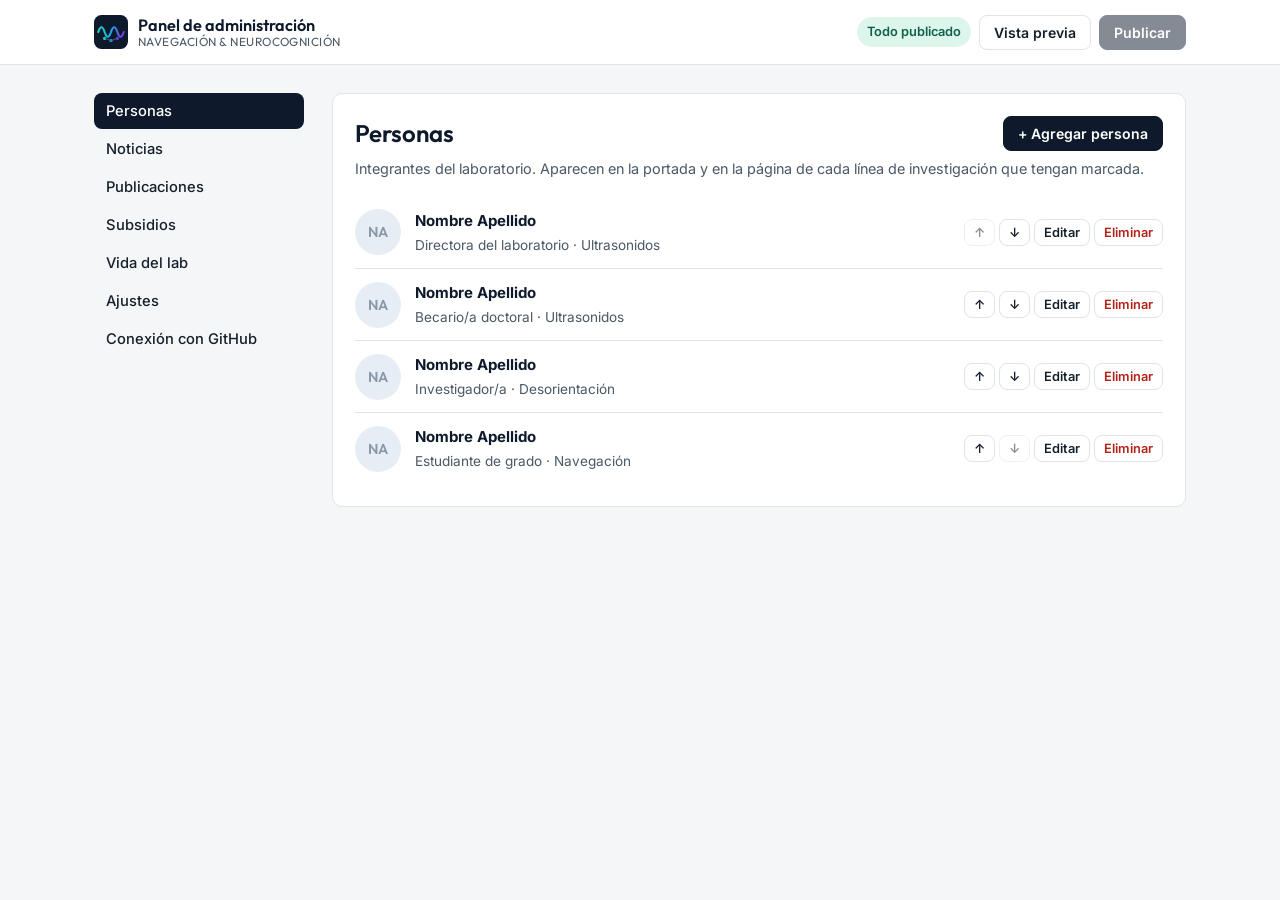
==== admin.html @ 52c805fb "Agregar panel de administración para el contenido editable Personas, noticias, publicaciones, subsid" ====
<!doctype html>
<html lang="es" data-lang="es">
<head>
  <meta charset="utf-8">
  <meta name="viewport" content="width=device-width, initial-scale=1">
  <meta name="robots" content="noindex, nofollow">
  <title>Panel de administración | Laboratorio de Navegación &amp; Neurocognición</title>
  <link rel="icon" href="assets/img/favicon.svg" type="image/svg+xml">
  <link rel="preconnect" href="https://fonts.googleapis.com">
  <link rel="preconnect" href="https://fonts.gstatic.com" crossorigin>
  <link href="https://fonts.googleapis.com/css2?family=Inter:wght@400;500;600&family=Outfit:wght@300;400;600&display=swap" rel="stylesheet">
  <link rel="stylesheet" href="assets/css/styles.css">
  <link rel="stylesheet" href="assets/css/admin.css">
  <script src="data/contenido.js"></script>
  <script src="assets/js/contenido.js"></script>
  <script src="assets/js/admin.js" defer></script>
</head>
<body class="adm">

<header class="adm-header">
  <div class="container">
    <a class="brand" href="index.html">
      <img class="brand-mark" src="assets/img/favicon.svg" alt="">
      <span class="brand-text">Panel de administración<small>Navegación &amp; Neurocognición</small></span>
    </a>
    <div class="adm-status">
      <span id="estado" class="adm-pill">Cargando…</span>
      <button type="button" class="adm-btn ghost" id="btn-descartar" hidden>Descartar cambios</button>
      <button type="button" class="adm-btn ghost" id="btn-preview">Vista previa</button>
      <button type="button" class="adm-btn primary" id="btn-publicar">Publicar</button>
    </div>
  </div>
</header>

<div class="container adm-layout">
  <nav class="adm-tabs" id="tabs" aria-label="Secciones">
    <button type="button" data-tab="personas">Personas</button>
    <button type="button" data-tab="noticias">Noticias</button>
    <button type="button" data-tab="publicaciones">Publicaciones</button>
    <button type="button" data-tab="subsidios">Subsidios</button>
    <button type="button" data-tab="galeria">Vida del lab</button>
    <button type="button" data-tab="ajustes">Ajustes</button>
    <button type="button" data-tab="publicacion">Conexión con GitHub</button>
  </nav>

  <main class="adm-main">
    <div id="aviso" class="adm-alert" hidden></div>
    <div id="panel"></div>
  </main>
</div>

<dialog id="editor" class="adm-dialog">
  <form id="editor-form" method="dialog" novalidate>
    <h2 id="editor-titulo">Editar</h2>
    <div id="editor-campos"></div>
    <p class="adm-error" id="editor-error" hidden></p>
    <div class="adm-dialog-actions">
      <button type="button" class="adm-btn ghost" id="editor-cancelar">Cancelar</button>
      <button type="submit" class="adm-btn primary">Guardar</button>
    </div>
  </form>
</dialog>

<noscript><p class="container">El panel necesita JavaScript.</p></noscript>
</body>
</html>
---- assets/css/styles.css ----
/* ==========================================================
   Laboratorio de Navegación & Neurocognición — estilos
   ========================================================== */

:root {
  --bg: #ffffff;
  --bg-soft: #f4f6f8;
  --ink: #16202b;
  --ink-soft: #4b5866;
  --line: #dfe4ea;
  --navy: #0e1a2b;
  --accent: #1f6fd1;
  --accent-2: #13b5c8;
  --violet: #7a35e0;
  --grad: linear-gradient(90deg, #c8e62e 0%, #1fd6b0 30%, #1aa7e8 55%, #2a4fe0 78%, #7a35e0 100%);
  --radius: 10px;
  --max: 1140px;
  --font-head: "Outfit", system-ui, sans-serif;
  --font-body: "Inter", system-ui, sans-serif;
}

*, *::before, *::after { box-sizing: border-box; }

html { scroll-behavior: smooth; scroll-padding-top: 80px; }

body {
  margin: 0;
  background: var(--bg);
  color: var(--ink);
  font-family: var(--font-body);
  font-size: 17px;
  line-height: 1.65;
  -webkit-font-smoothing: antialiased;
}

img { max-width: 100%; display: block; }
a { color: var(--accent); }
h1, h2, h3, h4 { font-family: var(--font-head); line-height: 1.2; margin: 0 0 .6em; color: var(--navy); }
h2 { font-size: clamp(1.7rem, 3vw, 2.3rem); font-weight: 600; }
h3 { font-size: 1.25rem; font-weight: 600; }
p { margin: 0 0 1em; }

/* ---------- Idiomas: por defecto español ---------- */
html[data-lang="es"] body [lang="en"],
html:not([data-lang]) body [lang="en"],
html[data-lang="en"] body [lang="es"] { display: none !important; }

.container { width: 100%; max-width: var(--max); margin: 0 auto; padding: 0 24px; }

/* ---------- Header ---------- */
.site-header {
  position: sticky; top: 0; z-index: 50;
  background: rgba(255, 255, 255, .96);
  backdrop-filter: blur(6px);
  border-bottom: 1px solid var(--line);
}
.site-header .container {
  display: flex; align-items: center; justify-content: space-between;
  gap: 16px; min-height: 68px;
}
.brand { display: flex; align-items: center; gap: 10px; text-decoration: none; color: var(--navy); }
.brand-mark { width: 34px; height: 34px; flex: none; }
.brand-text { font-family: var(--font-head); font-weight: 600; font-size: 1.02rem; line-height: 1.15; }
.brand-text small { display: block; font-weight: 400; font-size: .74rem; color: var(--ink-soft); letter-spacing: .04em; text-transform: uppercase; }

.nav { display: flex; align-items: center; gap: 4px; }
.nav a {
  text-decoration: none; color: var(--ink); font-size: .9rem; font-weight: 500; white-space: nowrap;
  padding: 8px 10px; border-radius: 6px;
}
.nav a:hover, .nav a.active { color: var(--accent); }

.lang-toggle {
  margin-left: 8px;
  display: inline-flex; border: 1px solid var(--line); border-radius: 999px; overflow: hidden;
  background: var(--bg-soft); padding: 2px;
}
.lang-toggle button {
  border: 0; background: transparent; cursor: pointer;
  font: 600 .8rem var(--font-body); color: var(--ink-soft);
  padding: 6px 11px; border-radius: 999px;
}
.lang-toggle button[aria-pressed="true"] { background: var(--navy); color: #fff; }

.menu-btn {
  display: none; border: 0; background: none; cursor: pointer; padding: 8px; color: var(--navy);
}
.menu-btn svg { width: 26px; height: 26px; }

@media (max-width: 1240px) {
  .menu-btn { display: block; }
  .nav {
    position: absolute; left: 0; right: 0; top: 100%;
    flex-direction: column; align-items: stretch; gap: 0;
    background: #fff; border-bottom: 1px solid var(--line);
    padding: 8px 16px 16px; display: none;
  }
  .nav.open { display: flex; }
  .nav a { padding: 12px 8px; border-bottom: 1px solid var(--bg-soft); }
  .lang-toggle { margin: 12px 0 0; align-self: flex-start; }
}

/* ---------- Hero ---------- */
.hero {
  position: relative; overflow: hidden;
  background: var(--navy); color: #fff;
  padding: 120px 0 190px;
}
.hero::after {
  content: ""; position: absolute; left: 0; right: 0; bottom: 0; height: 4px; background: var(--grad);
}
.hero-moves { position: absolute; left: 0; width: 100%; pointer-events: none; }
.hero-moves-top { top: 0; height: 110px; }
.hero-moves-bottom { bottom: 4px; height: 170px; }
.hero-moves .track { fill: none; stroke-width: 1.6; stroke-linecap: round; opacity: .35; }
.hero-moves .track.rat { stroke: #1fd6b0; stroke-dasharray: 1 6; stroke-width: 2.2; }
.hero-moves .track.plane { stroke: #1aa7e8; stroke-dasharray: 10 8; }
.hero-moves .track.person { stroke: #b07cff; stroke-dasharray: 3 9; stroke-width: 2.4; }
.hero-moves .icon { opacity: .9; }
.hero .container { position: relative; }
.hero h1 { color: #fff; font-size: clamp(2.1rem, 5vw, 3.5rem); font-weight: 600; max-width: 820px; }
.hero .tagline {
  font-family: var(--font-head); font-size: clamp(1.15rem, 2.2vw, 1.5rem); font-weight: 300;
  color: #cfe6ff; margin-bottom: 1.2em;
}
.hero .lead { max-width: 720px; font-size: 1.08rem; color: #dbe5ef; }

/* ---------- Secciones ---------- */
.section { padding: 80px 0; }
.section.alt { background: var(--bg-soft); }
.section-head { margin-bottom: 36px; max-width: 760px; }
.section-head .eyebrow {
  display: inline-block; font-size: .78rem; font-weight: 600; letter-spacing: .14em; text-transform: uppercase;
  color: var(--accent); margin-bottom: 8px;
}
.section-head::after {
  content: ""; display: block; width: 64px; height: 3px; background: var(--grad); border-radius: 3px; margin-top: 14px;
}

/* Marco conceptual */
.framework { display: grid; grid-template-columns: 1.15fr 1fr; gap: 48px; align-items: center; }
.framework blockquote {
  margin: 0; font-family: var(--font-head); font-size: clamp(1.2rem, 2.1vw, 1.45rem); font-weight: 300;
  line-height: 1.5; color: var(--navy); border-left: 3px solid var(--accent-2); padding-left: 22px;
}
.ribio-card {
  display: block; text-decoration: none; color: var(--ink);
  background: #fff; border: 1px solid var(--line); border-radius: var(--radius);
  padding: 28px; transition: box-shadow .2s, transform .2s;
}
.ribio-card:hover { box-shadow: 0 10px 30px rgba(14, 26, 43, .12); transform: translateY(-2px); }
.ribio-card img { width: 100%; max-width: 380px; margin: 0 auto 14px; }
.ribio-card p { font-size: .95rem; color: var(--ink-soft); margin: 0; text-align: center; }
.more { display: inline-block; margin-top: 12px; font-weight: 600; font-size: .92rem; color: var(--accent); }
.ribio-card .more { display: block; text-align: center; }

@media (max-width: 820px) {
  .framework { grid-template-columns: 1fr; gap: 32px; }
}

/* Líneas de investigación */
.lines { display: grid; grid-template-columns: repeat(3, 1fr); gap: 28px; }
.line-card {
  display: flex; flex-direction: column; text-decoration: none; color: var(--ink);
  background: #fff; border: 1px solid var(--line); border-radius: var(--radius); overflow: hidden;
  transition: box-shadow .2s, transform .2s;
}
.line-card:hover { box-shadow: 0 10px 30px rgba(14, 26, 43, .12); transform: translateY(-3px); }
.line-card .thumb { aspect-ratio: 4 / 3; overflow: hidden; background: var(--bg-soft); }
.line-card .thumb img { width: 100%; height: 100%; object-fit: cover; transition: transform .4s; }
.line-card:hover .thumb img { transform: scale(1.04); }
.line-card .body { padding: 20px 22px 24px; display: flex; flex-direction: column; flex: 1; }
.line-card h3 { margin-bottom: .4em; }
.line-card p { font-size: .94rem; color: var(--ink-soft); flex: 1; }
.line-card .more { margin-top: 4px; }
.tag {
  align-self: flex-start; font-size: .72rem; font-weight: 600; letter-spacing: .08em; text-transform: uppercase;
  color: #fff; background: var(--accent); padding: 3px 9px; border-radius: 999px; margin-bottom: 10px;
}

@media (max-width: 900px) { .lines { grid-template-columns: 1fr 1fr; } }
@media (max-width: 600px) { .lines { grid-template-columns: 1fr; } }

/* Personas */
.people { display: grid; grid-template-columns: repeat(auto-fill, minmax(210px, 1fr)); gap: 28px; }
.person { text-align: center; }
.person .avatar {
  width: 150px; height: 150px; border-radius: 50%; margin: 0 auto 14px; overflow: hidden;
  background: linear-gradient(135deg, #e6edf5, #d3dde9); display: grid; place-items: center;
  color: #8a99aa; font-family: var(--font-head); font-size: 2.4rem; font-weight: 600;
}
.person .avatar img { width: 100%; height: 100%; object-fit: cover; }
.person h3 { font-size: 1.05rem; margin-bottom: .2em; }
.person .role { font-size: .88rem; color: var(--ink-soft); margin-bottom: .5em; }
.person .links { display: flex; justify-content: center; gap: 12px; font-size: .85rem; flex-wrap: wrap; }
.person .links a { text-decoration: none; font-weight: 500; }
.person .links a:hover { text-decoration: underline; }

/* Publicaciones */
.pub-list { list-style: none; margin: 0; padding: 0; }
.pub-list li { padding: 18px 0; border-bottom: 1px solid var(--line); }
.pub-list li:first-child { border-top: 1px solid var(--line); }
.pub-year { font-family: var(--font-head); font-weight: 600; color: var(--accent); margin-right: 10px; }
.pub-authors { color: var(--ink-soft); font-size: .93rem; }
.pub-title { font-weight: 600; }
.pub-journal { font-style: italic; color: var(--ink-soft); font-size: .93rem; }

/* Noticias */
.news { display: grid; grid-template-columns: repeat(auto-fill, minmax(280px, 1fr)); gap: 24px; }
.news-item { background: #fff; border: 1px solid var(--line); border-radius: var(--radius); padding: 22px; }
.news-item time { font-size: .8rem; font-weight: 600; letter-spacing: .06em; text-transform: uppercase; color: var(--accent); }
.news-item h3 { font-size: 1.08rem; margin: .4em 0; }
.news-item p { font-size: .94rem; color: var(--ink-soft); margin: 0; }

/* Vida del lab */
.gallery { display: grid; grid-template-columns: repeat(auto-fill, minmax(220px, 1fr)); gap: 16px; }
.gallery .ph {
  aspect-ratio: 4 / 3; border-radius: var(--radius); background: #e8edf3; border: 1px dashed #c3cdd8;
  display: grid; place-items: center; color: #8a99aa; font-size: .88rem; text-align: center; padding: 12px;
}

/* Contacto */
.contact { display: grid; grid-template-columns: 1fr 1fr; gap: 48px; }
.contact dl { margin: 0; }
.contact dt { font-weight: 600; color: var(--navy); margin-top: 14px; }
.contact dd { margin: 0; color: var(--ink-soft); }
.map { border: 0; width: 100%; height: 300px; border-radius: var(--radius); background: #e8edf3; }

/* Subsidios */
.grant-list { list-style: none; margin: 0; padding: 0; }
.grant-list li {
  display: grid; grid-template-columns: 140px 1fr; gap: 20px;
  padding: 20px 0; border-bottom: 1px solid var(--line);
}
.grant-list li:first-child { border-top: 1px solid var(--line); }
.grant-period { font-family: var(--font-head); font-weight: 600; color: var(--accent); }
.grant-funder { font-size: .8rem; font-weight: 600; letter-spacing: .06em; text-transform: uppercase; color: var(--ink-soft); }
.grant-title { font-weight: 600; color: var(--navy); margin: 2px 0; }
.grant-pi { font-size: .93rem; color: var(--ink-soft); }
@media (max-width: 600px) { .grant-list li { grid-template-columns: 1fr; gap: 4px; } }
@media (max-width: 820px) { .contact { grid-template-columns: 1fr; gap: 28px; } }

.placeholder-note {
  font-size: .9rem; color: var(--ink-soft); background: #fff8e1; border: 1px solid #f1e0a6;
  border-radius: 8px; padding: 12px 16px; margin-bottom: 24px;
}
[hidden] { display: none !important; }

/* Contenido cargado desde data/contenido.js */
.empty-note, .pub-list li.empty, .grant-list li.empty { color: var(--ink-soft); font-size: .95rem; }
.grant-list li.empty { display: block; }
.pub-title a { color: inherit; }
.pub-title a:hover { color: var(--accent); }
.gallery .photo { margin: 0; }
.gallery .photo img { width: 100%; aspect-ratio: 4 / 3; object-fit: cover; border-radius: var(--radius); }
.gallery .photo figcaption { font-size: .85rem; color: var(--ink-soft); margin-top: 6px; }
.preview-bar {
  position: sticky; top: 0; z-index: 60; background: #fff3c4; color: #5a4600;
  text-align: center; font-size: .88rem; padding: 8px 16px; border-bottom: 1px solid #f1e0a6;
}
.preview-bar a { color: #5a4600; font-weight: 600; }
.preview-bar + .site-header { top: 37px; }
.site-footer .admin-link { color: #5d6f84; }

/* ---------- Páginas internas ---------- */
.page-hero { background: var(--navy); color: #fff; padding: 56px 0 48px; position: relative; }
.page-hero::after { content: ""; position: absolute; left: 0; right: 0; bottom: 0; height: 4px; background: var(--grad); }
.page-hero h1 { color: #fff; font-size: clamp(1.8rem, 4vw, 2.8rem); font-weight: 600; margin-bottom: .3em; }
.page-hero p { color: #cfe0f0; max-width: 760px; margin: 0; }
.breadcrumb { font-size: .85rem; margin-bottom: 14px; }
.breadcrumb a { color: #9fd8ff; text-decoration: none; }
.breadcrumb a:hover { text-decoration: underline; }

.prose { max-width: 760px; }
.prose p { color: var(--ink); }
.prose h2 { margin-top: 1.4em; }

.split { display: grid; grid-template-columns: 1fr 1fr; gap: 48px; align-items: start; }
.split img { border-radius: var(--radius); width: 100%; }
@media (max-width: 860px) { .split { grid-template-columns: 1fr; gap: 28px; } }

.facts { display: grid; grid-template-columns: repeat(3, 1fr); gap: 20px; margin: 32px 0 8px; }
.fact { background: var(--bg-soft); border-radius: var(--radius); padding: 20px; }
.fact strong { display: block; font-family: var(--font-head); font-size: 1.6rem; color: var(--accent); line-height: 1.1; }
.fact span { font-size: .9rem; color: var(--ink-soft); }
@media (max-width: 700px) { .facts { grid-template-columns: 1fr; } }

.topic { display: grid; grid-template-columns: 1fr 1.1fr; gap: 44px; align-items: center; padding: 48px 0; border-top: 1px solid var(--line); }
.topic:first-of-type { border-top: 0; }
.topic.reverse .topic-img { order: 2; }
.topic img { border-radius: var(--radius); width: 100%; box-shadow: 0 10px 30px rgba(14, 26, 43, .15); }
.topic .question { font-family: var(--font-head); font-size: 1.15rem; font-weight: 400; color: var(--accent); }
@media (max-width: 860px) {
  .topic { grid-template-columns: 1fr; gap: 24px; }
  .topic.reverse .topic-img { order: 0; }
}

.btn {
  display: inline-block; text-decoration: none; font-weight: 600; font-size: .95rem;
  background: var(--navy); color: #fff; padding: 11px 20px; border-radius: 8px;
}
.btn:hover { background: var(--accent); }

/* ---------- Footer ---------- */
.site-footer { background: var(--navy); color: #b8c6d6; padding: 52px 0 28px; font-size: .93rem; }
.site-footer::before { content: ""; display: block; height: 0; }
.footer-grid { display: grid; grid-template-columns: 1.3fr 1fr 1fr; gap: 36px; }
.site-footer h4 { color: #fff; font-size: 1rem; margin-bottom: .7em; }
.site-footer address { font-style: normal; line-height: 1.7; }
.site-footer a { color: #b8c6d6; text-decoration: none; }
.site-footer a:hover { color: #fff; }
.site-footer ul { list-style: none; margin: 0; padding: 0; }
.site-footer li { margin-bottom: 6px; }
.footer-bottom { border-top: 1px solid rgba(255, 255, 255, .12); margin-top: 36px; padding-top: 20px; font-size: .82rem; color: #8193a7; }
@media (max-width: 760px) { .footer-grid { grid-template-columns: 1fr; gap: 24px; } }

@media (prefers-reduced-motion: reduce) {
  html { scroll-behavior: auto; }
  * { transition: none !important; animation: none !important; }
}
---- assets/css/admin.css ----
/* Panel de administración */
body.adm { background: var(--bg-soft); font-size: 15px; }

.adm-header { position: sticky; top: 0; z-index: 20; background: #fff; border-bottom: 1px solid var(--line); }
.adm-header .container { display: flex; align-items: center; justify-content: space-between; gap: 16px; min-height: 64px; flex-wrap: wrap; padding-top: 8px; padding-bottom: 8px; }
.adm-status { display: flex; align-items: center; gap: 8px; flex-wrap: wrap; }

.adm-pill { font-size: .8rem; font-weight: 600; padding: 4px 10px; border-radius: 999px; background: var(--bg-soft); color: var(--ink-soft); }
.adm-pill.dirty { background: #fff3c4; color: #6b5300; }
.adm-pill.ok { background: #dcf6ec; color: #116149; }

.adm-btn {
  font: 600 .88rem var(--font-body); border-radius: 8px; padding: 8px 14px; cursor: pointer;
  border: 1px solid var(--line); background: #fff; color: var(--ink);
}
.adm-btn:hover { border-color: #b9c3ce; }
.adm-btn.primary { background: var(--navy); border-color: var(--navy); color: #fff; }
.adm-btn.primary:hover { background: var(--accent); border-color: var(--accent); }
.adm-btn.ghost { background: transparent; }
.adm-btn.danger { color: #b42318; }
.adm-btn.small { padding: 5px 9px; font-size: .8rem; }
.adm-btn:disabled { opacity: .5; cursor: default; }

.adm-layout { display: grid; grid-template-columns: 210px 1fr; gap: 28px; padding-top: 28px; padding-bottom: 60px; align-items: start; }
.adm-tabs { display: flex; flex-direction: column; gap: 2px; position: sticky; top: 92px; }
.adm-tabs button {
  text-align: left; border: 0; background: transparent; cursor: pointer; padding: 9px 12px; border-radius: 8px;
  font: 500 .92rem var(--font-body); color: var(--ink);
}
.adm-tabs button:hover { background: #e7ecf1; }
.adm-tabs button[aria-current="true"] { background: var(--navy); color: #fff; }
@media (max-width: 760px) {
  .adm-layout { grid-template-columns: 1fr; gap: 16px; padding-top: 16px; }
  .adm-tabs { flex-direction: row; overflow-x: auto; position: static; padding-bottom: 4px; }
  .adm-tabs button { white-space: nowrap; }
}

.adm-main { min-width: 0; }
.adm-card { background: #fff; border: 1px solid var(--line); border-radius: var(--radius); padding: 22px; margin-bottom: 18px; }
.adm-toolbar { display: flex; align-items: center; justify-content: space-between; gap: 12px; flex-wrap: wrap; margin-bottom: 6px; }
.adm-toolbar h2 { margin: 0; font-size: 1.5rem; }
.adm-help { color: var(--ink-soft); font-size: .9rem; margin: 0 0 16px; }

.adm-list { list-style: none; margin: 0; padding: 0; }
.adm-item { display: flex; align-items: center; gap: 14px; padding: 12px 0; border-top: 1px solid var(--line); }
.adm-item:first-child { border-top: 0; }
.adm-thumb {
  flex: none; width: 46px; height: 46px; border-radius: 50%; overflow: hidden; background: #e6edf5;
  display: grid; place-items: center; color: #8a99aa; font: 600 .9rem var(--font-head);
}
.adm-thumb.square { border-radius: 8px; width: 62px; }
.adm-thumb img { width: 100%; height: 100%; object-fit: cover; }
.adm-sum { flex: 1; min-width: 0; }
.adm-sum strong { display: block; color: var(--navy); overflow: hidden; text-overflow: ellipsis; white-space: nowrap; }
.adm-sum span { display: block; font-size: .85rem; color: var(--ink-soft); overflow: hidden; text-overflow: ellipsis; white-space: nowrap; }
.adm-actions { display: flex; gap: 4px; flex: none; }
.adm-empty { color: var(--ink-soft); padding: 12px 0; margin: 0; }
@media (max-width: 520px) {
  .adm-item { flex-wrap: wrap; }
  .adm-actions { width: 100%; justify-content: flex-end; }
}

.adm-field { margin-bottom: 14px; }
.adm-field > label, .adm-field > .adm-label { display: block; font-weight: 600; font-size: .88rem; color: var(--navy); margin-bottom: 4px; }
.adm-field .req { color: #b42318; }
.adm-field input[type=text], .adm-field input[type=url], .adm-field input[type=email],
.adm-field input[type=password], .adm-field textarea {
  width: 100%; font: 400 .95rem var(--font-body); color: var(--ink);
  border: 1px solid #cfd7e0; border-radius: 8px; padding: 9px 11px; background: #fff;
}
.adm-field textarea { min-height: 84px; resize: vertical; }
.adm-field input:focus, .adm-field textarea:focus { outline: 2px solid var(--accent); outline-offset: -1px; border-color: transparent; }
.adm-field small { display: block; color: var(--ink-soft); font-size: .8rem; margin-top: 4px; }
.adm-row { display: grid; grid-template-columns: 1fr 1fr; gap: 14px; }
@media (max-width: 560px) { .adm-row { grid-template-columns: 1fr; } }
.adm-checks { display: flex; flex-direction: column; gap: 6px; }
.adm-checks label { display: flex; align-items: center; gap: 8px; font-size: .92rem; font-weight: 400; color: var(--ink); }
.adm-image { display: flex; align-items: center; gap: 14px; flex-wrap: wrap; }
.adm-image .adm-thumb { width: 84px; height: 84px; }
.adm-image .adm-thumb.square { width: 112px; }

.adm-dialog { border: 0; border-radius: 12px; padding: 0; width: min(620px, calc(100vw - 32px)); max-height: calc(100vh - 32px); box-shadow: 0 20px 60px rgba(14, 26, 43, .3); }
.adm-dialog::backdrop { background: rgba(14, 26, 43, .45); }
.adm-dialog form { padding: 24px; }
.adm-dialog h2 { font-size: 1.35rem; }
.adm-dialog-actions { display: flex; justify-content: flex-end; gap: 8px; margin-top: 18px; }

.adm-error { color: #b42318; font-size: .9rem; margin: 6px 0 0; }
.adm-alert { border-radius: 8px; padding: 12px 16px; margin-bottom: 18px; font-size: .92rem; background: #e8f1fd; border: 1px solid #c4dbf7; color: #123c6b; }
.adm-alert.warn { background: #fff8e1; border-color: #f1e0a6; color: #5a4600; }
.adm-alert.error { background: #fdecea; border-color: #f5c2bd; color: #7a1c13; }
.adm-alert.ok { background: #e3f7ef; border-color: #b6e6d2; color: #0f5940; }
.adm-alert button { margin-left: 8px; }

.adm-steps { margin: 0 0 12px; padding-left: 20px; color: var(--ink-soft); font-size: .9rem; }
.adm-steps li { margin-bottom: 4px; }
.adm-buttons { display: flex; gap: 8px; flex-wrap: wrap; margin-top: 6px; }
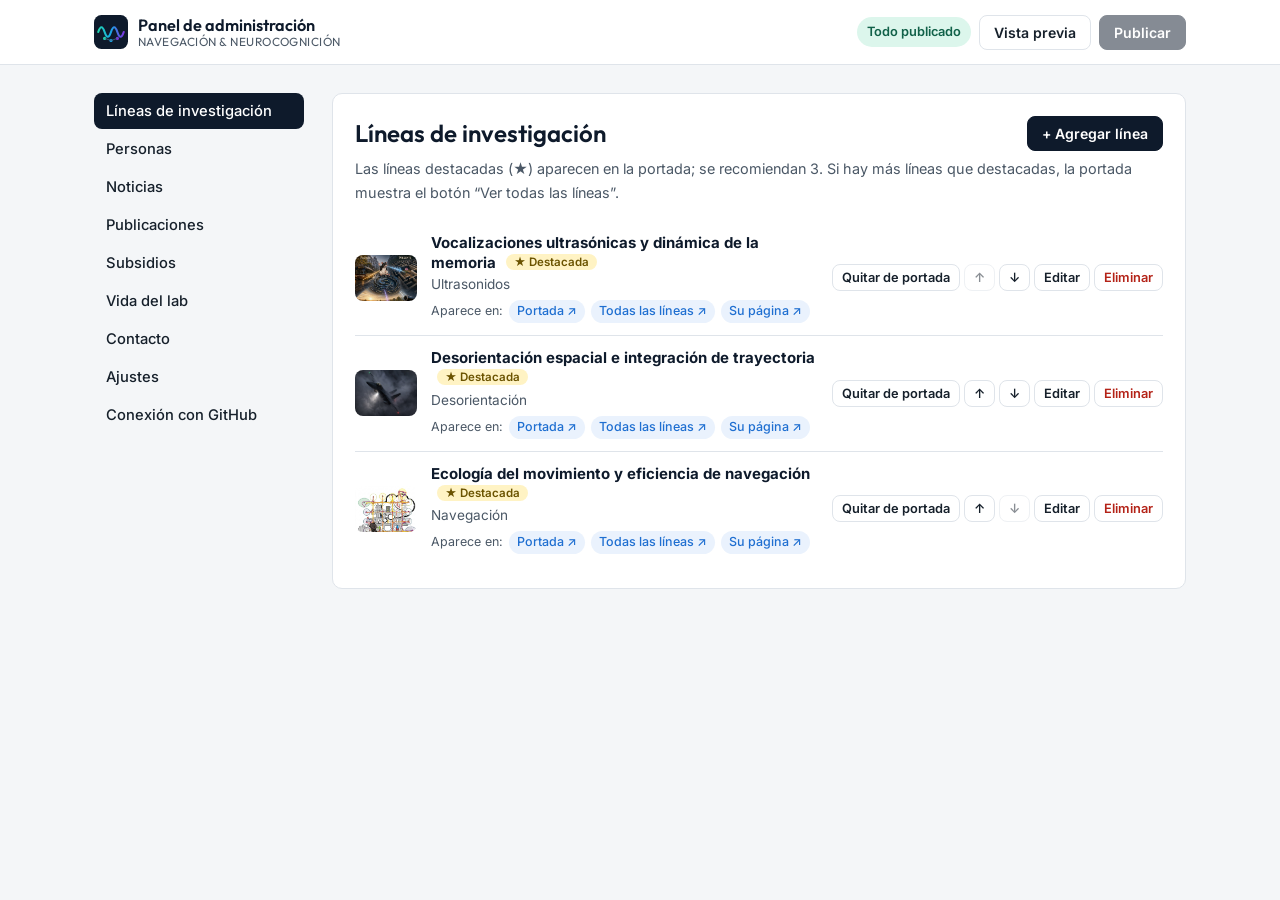
==== commit 9bb9cee2: "a" ====
--- a/admin.html
+++ b/admin.html
@@ -34,11 +34,13 @@
 
 <div class="container adm-layout">
   <nav class="adm-tabs" id="tabs" aria-label="Secciones">
+    <button type="button" data-tab="lineas">Líneas de investigación</button>
     <button type="button" data-tab="personas">Personas</button>
     <button type="button" data-tab="noticias">Noticias</button>
     <button type="button" data-tab="publicaciones">Publicaciones</button>
     <button type="button" data-tab="subsidios">Subsidios</button>
     <button type="button" data-tab="galeria">Vida del lab</button>
+    <button type="button" data-tab="contacto">Contacto</button>
     <button type="button" data-tab="ajustes">Ajustes</button>
     <button type="button" data-tab="publicacion">Conexión con GitHub</button>
   </nav>
--- a/assets/css/styles.css
+++ b/assets/css/styles.css
@@ -69,6 +69,15 @@
   padding: 8px 10px; border-radius: 6px;
 }
 .nav a:hover, .nav a.active { color: var(--accent); }
+@media (min-width: 1241px) {
+  .nav a { position: relative; }
+  .nav a::after {
+    content: ""; position: absolute; left: 10px; right: 10px; bottom: 2px; height: 2px;
+    background: var(--grad); border-radius: 2px;
+    transform: scaleX(0); transform-origin: left; transition: transform .25s ease;
+  }
+  .nav a:hover::after, .nav a.active::after { transform: scaleX(1); }
+}
 
 .lang-toggle {
   margin-left: 8px;
@@ -254,6 +263,16 @@
 .gallery .photo { margin: 0; }
 .gallery .photo img { width: 100%; aspect-ratio: 4 / 3; object-fit: cover; border-radius: var(--radius); }
 .gallery .photo figcaption { font-size: .85rem; color: var(--ink-soft); margin-top: 6px; }
+.section-more { margin-top: 32px; }
+.section-more:empty { display: none; }
+.news.featured { grid-template-columns: 1fr; max-width: 760px; }
+.news.featured .news-item { padding: 28px; border-left: 4px solid var(--accent-2); }
+.news.featured .news-item h3 { font-size: 1.35rem; }
+.news.featured .news-item p { font-size: 1rem; }
+.news-all { grid-template-columns: 1fr; max-width: 820px; }
+.line-card .thumb:empty { background: var(--grad); opacity: .85; }
+.is-target { outline: 3px solid var(--accent-2); outline-offset: 6px; border-radius: var(--radius); animation: target-pulse 2.4s ease-out 1; }
+@keyframes target-pulse { 0% { outline-color: var(--violet); } 100% { outline-color: var(--accent-2); } }
 .preview-bar {
   position: sticky; top: 0; z-index: 60; background: #fff3c4; color: #5a4600;
   text-align: center; font-size: .88rem; padding: 8px 16px; border-bottom: 1px solid #f1e0a6;
--- a/assets/css/admin.css
+++ b/assets/css/admin.css
@@ -51,13 +51,24 @@
 .adm-thumb.square { border-radius: 8px; width: 62px; }
 .adm-thumb img { width: 100%; height: 100%; object-fit: cover; }
 .adm-sum { flex: 1; min-width: 0; }
-.adm-sum strong { display: block; color: var(--navy); overflow: hidden; text-overflow: ellipsis; white-space: nowrap; }
-.adm-sum span { display: block; font-size: .85rem; color: var(--ink-soft); overflow: hidden; text-overflow: ellipsis; white-space: nowrap; }
+.adm-sum strong { display: block; color: var(--navy); line-height: 1.35; }
+.adm-sum .adm-sub { display: block; font-size: .85rem; color: var(--ink-soft); overflow: hidden; text-overflow: ellipsis; white-space: nowrap; }
+.adm-where { display: flex; flex-wrap: wrap; align-items: center; gap: 4px 6px; margin-top: 5px; font-size: .78rem; color: var(--ink-soft); }
+.adm-where a {
+  text-decoration: none; color: var(--accent); background: #eaf2fd; border-radius: 999px; padding: 1px 8px; font-weight: 500;
+}
+.adm-where a:hover { background: #d6e6fb; }
+.adm-help .adm-where { display: inline-flex; margin: 0 0 0 4px; }
+.adm-tag { font-style: normal; font-size: .72rem; font-weight: 600; border-radius: 999px; padding: 1px 8px; margin-left: 6px; vertical-align: 2px; }
+.adm-tag.star { background: #fff3c4; color: #6b5300; }
+.adm-tag.muted { background: var(--bg-soft); color: var(--ink-soft); font-weight: 500; }
+.adm-note { font-size: .88rem; background: var(--bg-soft); border-radius: 8px; padding: 10px 12px; color: var(--ink-soft); }
+.adm-field textarea.grande { min-height: 160px; }
 .adm-actions { display: flex; gap: 4px; flex: none; }
 .adm-empty { color: var(--ink-soft); padding: 12px 0; margin: 0; }
-@media (max-width: 520px) {
+@media (max-width: 980px) {
   .adm-item { flex-wrap: wrap; }
-  .adm-actions { width: 100%; justify-content: flex-end; }
+  .adm-actions { width: 100%; justify-content: flex-end; flex-wrap: wrap; }
 }
 
 .adm-field { margin-bottom: 14px; }
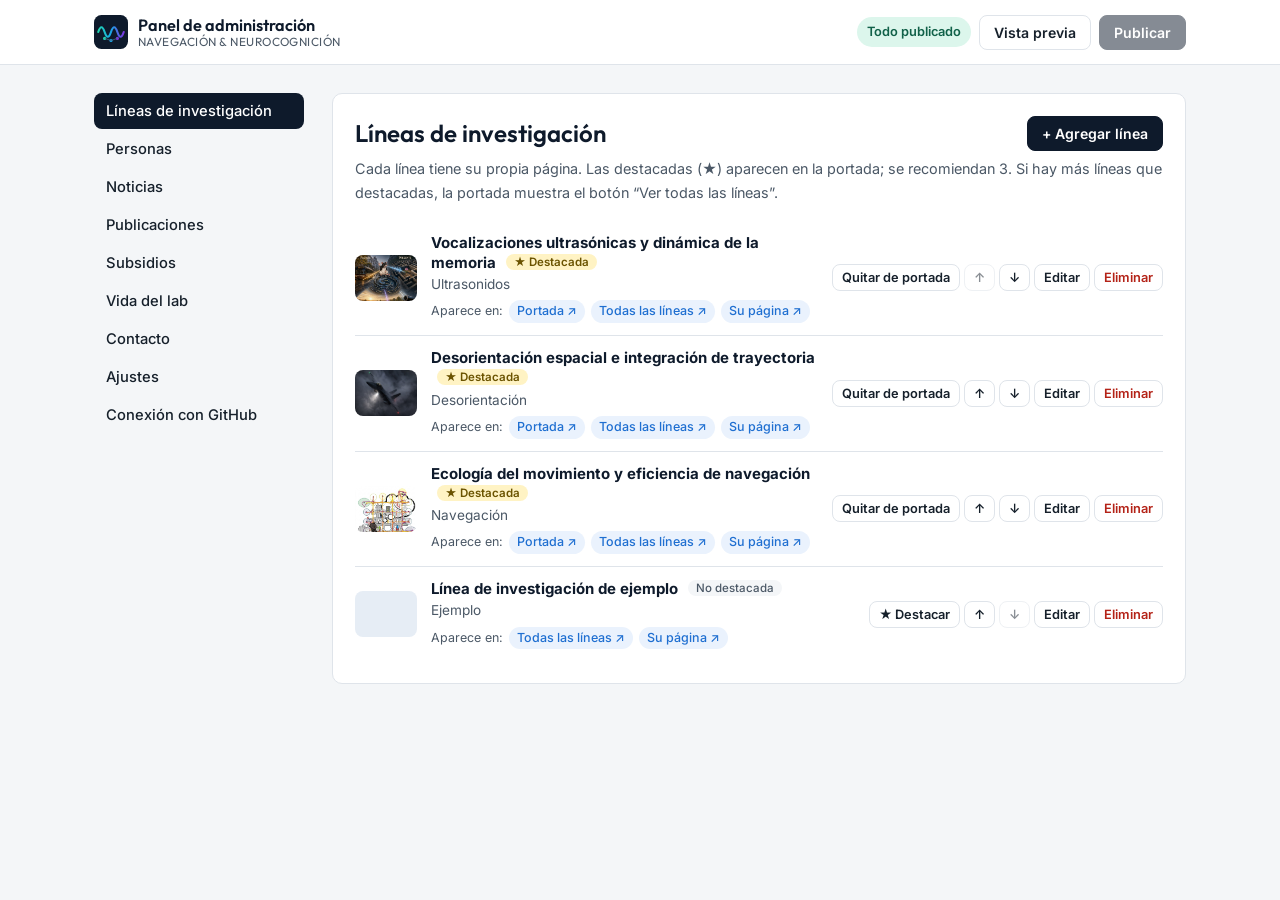
==== commit 1e5e62df: "b" ====
--- a/admin.html
+++ b/admin.html
@@ -46,6 +46,10 @@
   </nav>
 
   <main class="adm-main">
+    <div id="nota-borrador" class="adm-alert warn" hidden>
+      <strong>Tus cambios están guardados como borrador en este navegador, pero todavía no se ven en el sitio.</strong>
+      Para revisarlos usá “Vista previa”; para que los vea todo el mundo, tocá “Publicar”.
+    </div>
     <div id="aviso" class="adm-alert" hidden></div>
     <div id="panel"></div>
   </main>
--- a/assets/css/styles.css
+++ b/assets/css/styles.css
@@ -265,11 +265,43 @@
 .gallery .photo figcaption { font-size: .85rem; color: var(--ink-soft); margin-top: 6px; }
 .section-more { margin-top: 32px; }
 .section-more:empty { display: none; }
-.news.featured { grid-template-columns: 1fr; max-width: 760px; }
-.news.featured .news-item { padding: 28px; border-left: 4px solid var(--accent-2); }
-.news.featured .news-item h3 { font-size: 1.35rem; }
-.news.featured .news-item p { font-size: 1rem; }
-.news-all { grid-template-columns: 1fr; max-width: 820px; }
+/* Tarjetas de noticias (portada y página de noticias) */
+.news-card {
+  display: flex; flex-direction: column; text-decoration: none; color: var(--ink);
+  background: #fff; border: 1px solid var(--line); border-radius: var(--radius); overflow: hidden;
+  transition: box-shadow .2s, transform .2s;
+}
+.news-card:hover { box-shadow: 0 10px 30px rgba(14, 26, 43, .12); transform: translateY(-3px); }
+.news-card .thumb { aspect-ratio: 16 / 9; overflow: hidden; background: var(--bg-soft); }
+.news-card .thumb img { width: 100%; height: 100%; object-fit: cover; }
+.news-card .body { padding: 20px 22px 22px; display: flex; flex-direction: column; flex: 1; }
+.news-card time { font-size: .8rem; font-weight: 600; letter-spacing: .06em; text-transform: uppercase; color: var(--accent); }
+.news-card h3 { font-size: 1.15rem; margin: .35em 0; }
+.news-card p { font-size: .94rem; color: var(--ink-soft); margin: 0 0 8px; flex: 1; }
+.news > .news-card:only-child { grid-column: 1 / -1; max-width: 900px; }
+.news-all { grid-template-columns: 1fr; max-width: 900px; }
+@media (min-width: 700px) {
+  .news > .news-card:only-child, .news-all .news-card { flex-direction: row; }
+  .news > .news-card:only-child .thumb, .news-all .news-card .thumb { aspect-ratio: auto; flex: 0 0 38%; min-height: 200px; }
+}
+
+/* Páginas de cada noticia y cada línea (contenido armado con bloques desde el panel) */
+.article { max-width: 780px; }
+.article h2 { margin-top: 1.5em; }
+.article h2:first-child, .article .art-cover + h2 { margin-top: 0; }
+.article h3 { margin-top: 1.3em; }
+.article ul { padding-left: 1.2em; }
+.article li { margin-bottom: .35em; }
+.art-cover { width: 100%; max-height: 440px; object-fit: cover; border-radius: var(--radius); margin-bottom: 32px; }
+.art-fig { margin: 28px 0; }
+.art-fig img { width: 100%; border-radius: var(--radius); }
+.art-fig figcaption { font-size: .88rem; color: var(--ink-soft); margin-top: 10px; }
+.article .facts { margin: 28px 0; }
+.art-btn { display: inline-block; margin: 8px 10px 8px 0; }
+.art-btn + p:not(.art-btn) { margin-top: 1em; }
+.art-back { margin-top: 40px; font-weight: 600; }
+.art-back a { text-decoration: none; }
+.page-hero .hero-date { display: block; font-size: .85rem; font-weight: 600; letter-spacing: .06em; text-transform: uppercase; color: #9fd8ff; margin-bottom: 8px; }
 .line-card .thumb:empty { background: var(--grad); opacity: .85; }
 .is-target { outline: 3px solid var(--accent-2); outline-offset: 6px; border-radius: var(--radius); animation: target-pulse 2.4s ease-out 1; }
 @keyframes target-pulse { 0% { outline-color: var(--violet); } 100% { outline-color: var(--accent-2); } }
--- a/assets/css/admin.css
+++ b/assets/css/admin.css
@@ -64,6 +64,27 @@
 .adm-tag.muted { background: var(--bg-soft); color: var(--ink-soft); font-weight: 500; }
 .adm-note { font-size: .88rem; background: var(--bg-soft); border-radius: 8px; padding: 10px 12px; color: var(--ink-soft); }
 .adm-field textarea.grande { min-height: 160px; }
+
+.adm-dialog.wide { width: min(980px, calc(100vw - 32px)); }
+.adm-sec { font-size: 1rem; margin: 22px 0 12px; padding-top: 16px; border-top: 1px solid var(--line); color: var(--navy); }
+.adm-sec:first-child { margin-top: 0; padding-top: 0; border-top: 0; }
+.adm-blocks { display: flex; flex-direction: column; gap: 12px; }
+.adm-block { border: 1px solid var(--line); border-left: 3px solid var(--accent-2); border-radius: 8px; padding: 12px 14px 4px; background: #fbfcfd; }
+.adm-block-head { display: flex; align-items: center; justify-content: space-between; gap: 8px; margin-bottom: 8px; }
+.adm-block-head strong { font-size: .88rem; color: var(--navy); text-transform: uppercase; letter-spacing: .05em; }
+.adm-block-head .adm-actions { width: auto; }
+.adm-block .adm-field { margin-bottom: 10px; }
+.adm-block .adm-field label { font-weight: 500; font-size: .82rem; color: var(--ink-soft); display: block; margin-bottom: 3px; }
+.adm-block textarea, .adm-block input[type=text] {
+  width: 100%; font: 400 .93rem var(--font-body); color: var(--ink);
+  border: 1px solid #cfd7e0; border-radius: 8px; padding: 8px 10px; background: #fff;
+}
+.adm-block textarea { min-height: 90px; resize: vertical; }
+.adm-block textarea:focus, .adm-block input:focus { outline: 2px solid var(--accent); outline-offset: -1px; border-color: transparent; }
+.adm-block-help { display: block; color: var(--ink-soft); font-size: .8rem; margin: -4px 0 10px; }
+.adm-add { display: flex; flex-wrap: wrap; align-items: center; gap: 6px; margin-top: 12px; padding: 12px; border: 1px dashed #c3cdd8; border-radius: 8px; }
+.adm-add span { font-size: .85rem; font-weight: 600; color: var(--ink-soft); margin-right: 4px; }
+#nota-borrador strong { display: block; margin-bottom: 2px; }
 .adm-actions { display: flex; gap: 4px; flex: none; }
 .adm-empty { color: var(--ink-soft); padding: 12px 0; margin: 0; }
 @media (max-width: 980px) {
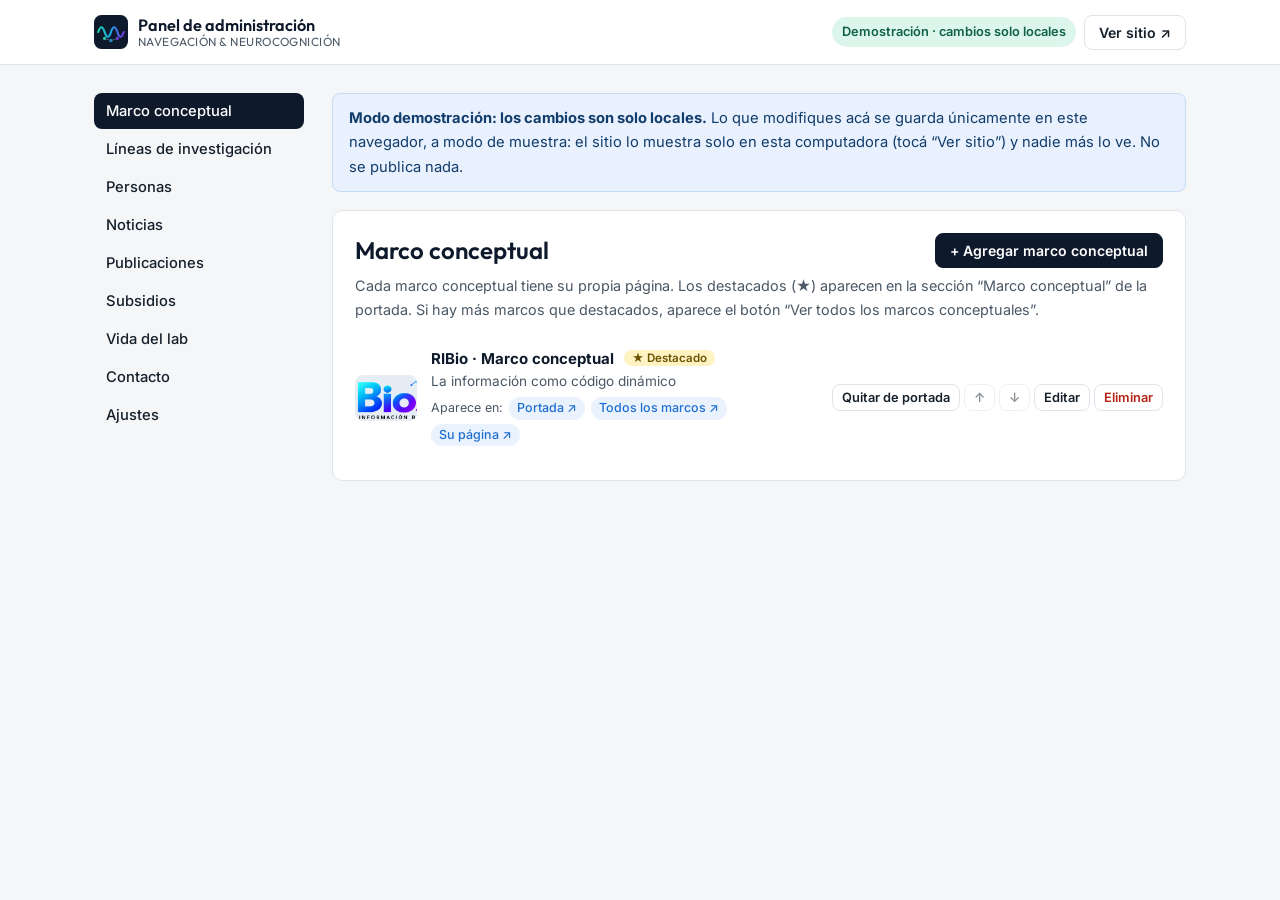
==== commit 18d9c167: "seguimos con cambios muy buenos" ====
--- a/admin.html
+++ b/admin.html
@@ -34,6 +34,7 @@
 
 <div class="container adm-layout">
   <nav class="adm-tabs" id="tabs" aria-label="Secciones">
+    <button type="button" data-tab="marcos">Marco conceptual</button>
     <button type="button" data-tab="lineas">Líneas de investigación</button>
     <button type="button" data-tab="personas">Personas</button>
     <button type="button" data-tab="noticias">Noticias</button>
@@ -46,6 +47,11 @@
   </nav>
 
   <main class="adm-main">
+    <div id="nota-local" class="adm-alert" hidden>
+      <strong>Modo demostración: los cambios son solo locales.</strong>
+      Lo que modifiques acá se guarda únicamente en este navegador, a modo de muestra: el sitio lo muestra solo en esta
+      computadora (tocá “Ver sitio”) y nadie más lo ve. No se publica nada.
+    </div>
     <div id="nota-borrador" class="adm-alert warn" hidden>
       <strong>Tus cambios están guardados como borrador en este navegador, pero todavía no se ven en el sitio.</strong>
       Para revisarlos usá “Vista previa”; para que los vea todo el mundo, tocá “Publicar”.
--- a/assets/css/styles.css
+++ b/assets/css/styles.css
@@ -301,6 +301,17 @@
 .art-btn + p:not(.art-btn) { margin-top: 1em; }
 .art-back { margin-top: 40px; font-weight: 600; }
 .art-back a { text-decoration: none; }
+.article-wide { max-width: none; }
+.article-wide > p, .article-wide > h2, .article-wide > h3, .article-wide > ul, .article-wide > .art-fig { max-width: 780px; }
+.article .topic:first-child { padding-top: 0; }
+.topic.no-img { grid-template-columns: 1fr; max-width: 780px; }
+.article .question { font-family: var(--font-head); font-size: 1.15rem; font-weight: 400; color: var(--accent); }
+.art-quote {
+  margin: 0; font-family: var(--font-head); font-size: clamp(1.2rem, 2.1vw, 1.45rem); font-weight: 300;
+  line-height: 1.5; color: var(--navy); border-left: 3px solid var(--accent-2); padding-left: 22px; max-width: 780px;
+}
+.marco + .marco { margin-top: 64px; }
+.marco-card .thumb img { object-fit: contain; padding: 18px; background: #fff; }
 .page-hero .hero-date { display: block; font-size: .85rem; font-weight: 600; letter-spacing: .06em; text-transform: uppercase; color: #9fd8ff; margin-bottom: 8px; }
 .line-card .thumb:empty { background: var(--grad); opacity: .85; }
 .is-target { outline: 3px solid var(--accent-2); outline-offset: 6px; border-radius: var(--radius); animation: target-pulse 2.4s ease-out 1; }
@@ -311,6 +322,8 @@
 }
 .preview-bar a { color: #5a4600; font-weight: 600; }
 .preview-bar + .site-header { top: 37px; }
+.demo-bar { position: static; }
+.demo-bar + .site-header { top: 0; }
 .site-footer .admin-link { color: #5d6f84; }
 
 /* ---------- Páginas internas ---------- */
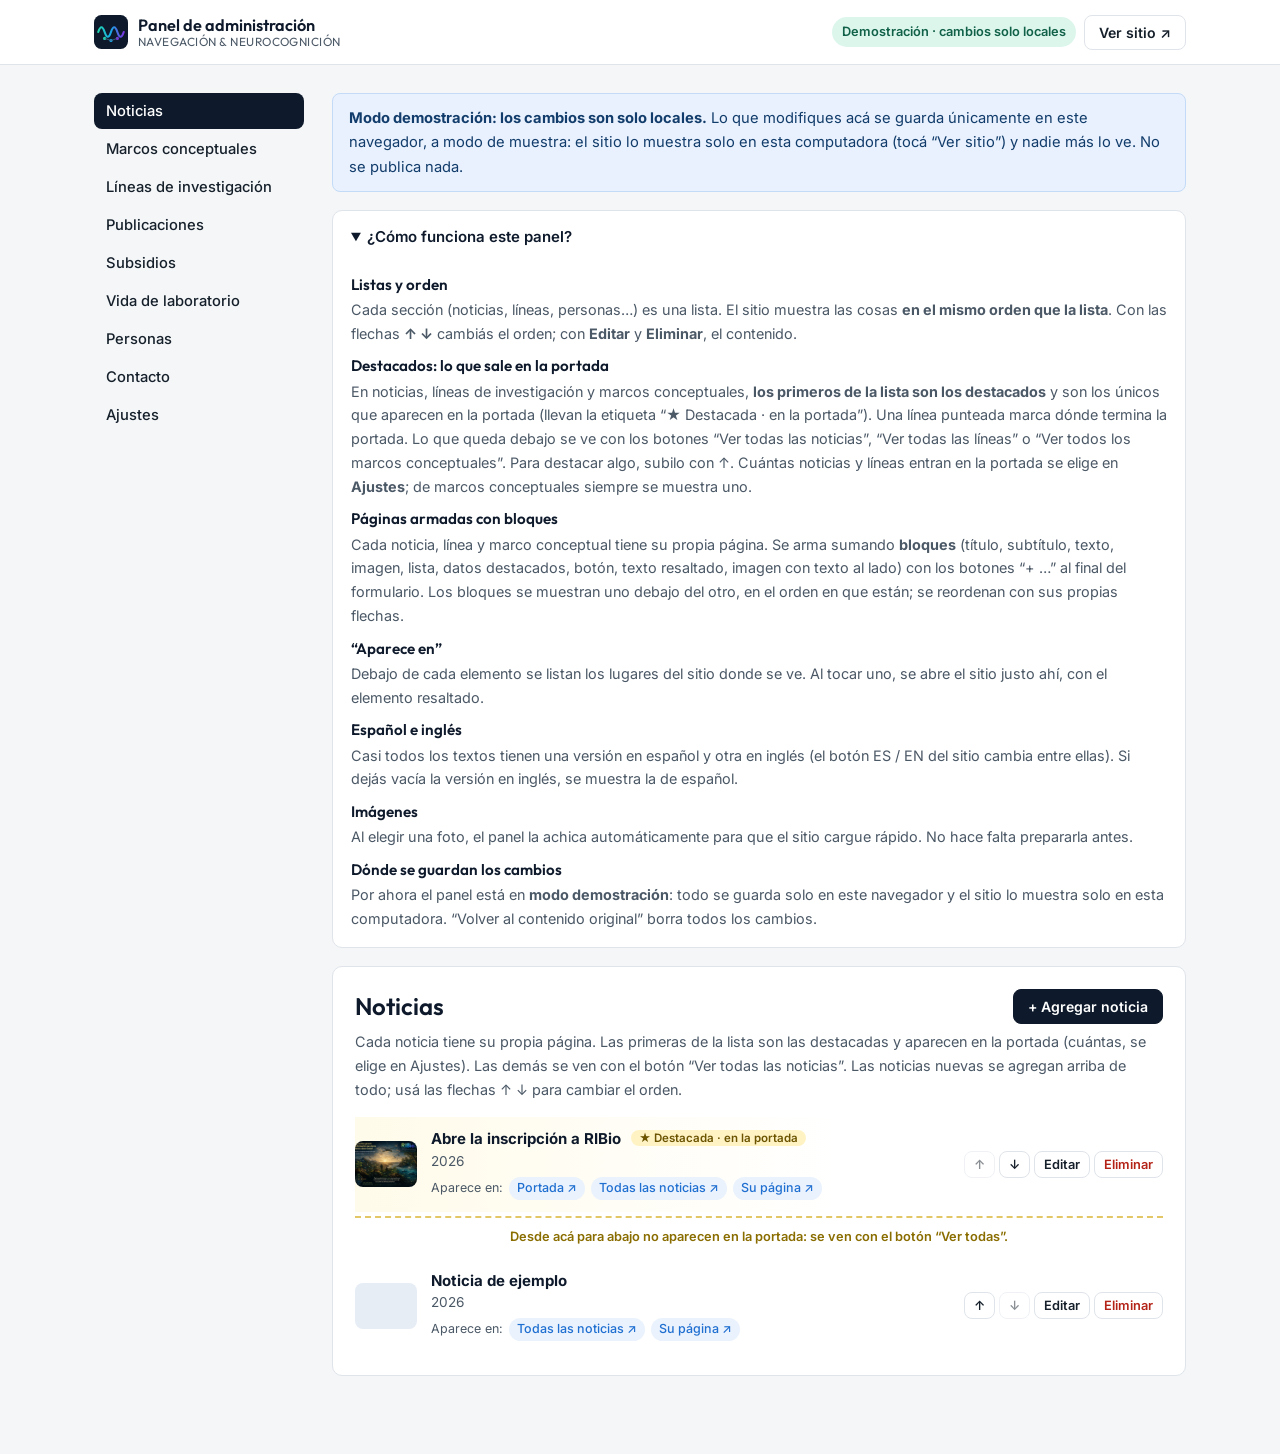
==== commit ad272590: "a ver que onda" ====
--- a/admin.html
+++ b/admin.html
@@ -34,13 +34,13 @@
 
 <div class="container adm-layout">
   <nav class="adm-tabs" id="tabs" aria-label="Secciones">
-    <button type="button" data-tab="marcos">Marco conceptual</button>
+    <button type="button" data-tab="noticias">Noticias</button>
+    <button type="button" data-tab="marcos">Marcos conceptuales</button>
     <button type="button" data-tab="lineas">Líneas de investigación</button>
-    <button type="button" data-tab="personas">Personas</button>
-    <button type="button" data-tab="noticias">Noticias</button>
     <button type="button" data-tab="publicaciones">Publicaciones</button>
     <button type="button" data-tab="subsidios">Subsidios</button>
-    <button type="button" data-tab="galeria">Vida del lab</button>
+    <button type="button" data-tab="galeria">Vida de laboratorio</button>
+    <button type="button" data-tab="personas">Personas</button>
     <button type="button" data-tab="contacto">Contacto</button>
     <button type="button" data-tab="ajustes">Ajustes</button>
     <button type="button" data-tab="publicacion">Conexión con GitHub</button>
@@ -56,6 +56,36 @@
       <strong>Tus cambios están guardados como borrador en este navegador, pero todavía no se ven en el sitio.</strong>
       Para revisarlos usá “Vista previa”; para que los vea todo el mundo, tocá “Publicar”.
     </div>
+    <details class="adm-guide" id="guia">
+      <summary>¿Cómo funciona este panel?</summary>
+      <div class="adm-guide-body">
+        <h3>Listas y orden</h3>
+        <p>Cada sección (noticias, líneas, personas…) es una lista. El sitio muestra las cosas <strong>en el mismo orden que la lista</strong>.
+          Con las flechas <strong>↑ ↓</strong> cambiás el orden; con <strong>Editar</strong> y <strong>Eliminar</strong>, el contenido.</p>
+        <h3>Destacados: lo que sale en la portada</h3>
+        <p>En noticias, líneas de investigación y marcos conceptuales, <strong>los primeros de la lista son los destacados</strong> y son los
+          únicos que aparecen en la portada (llevan la etiqueta “★ Destacada · en la portada”). Una línea punteada marca dónde termina la portada.
+          Lo que queda debajo se ve con los botones “Ver todas las noticias”, “Ver todas las líneas” o “Ver todos los marcos conceptuales”.
+          Para destacar algo, subilo con ↑. Cuántas noticias y líneas entran en la portada se elige en <strong>Ajustes</strong>;
+          de marcos conceptuales siempre se muestra uno.</p>
+        <h3>Páginas armadas con bloques</h3>
+        <p>Cada noticia, línea y marco conceptual tiene su propia página. Se arma sumando <strong>bloques</strong> (título, subtítulo, texto,
+          imagen, lista, datos destacados, botón, texto resaltado, imagen con texto al lado) con los botones “+ …” al final del formulario.
+          Los bloques se muestran uno debajo del otro, en el orden en que están; se reordenan con sus propias flechas.</p>
+        <h3>“Aparece en”</h3>
+        <p>Debajo de cada elemento se listan los lugares del sitio donde se ve. Al tocar uno, se abre el sitio justo ahí, con el elemento resaltado.</p>
+        <h3>Español e inglés</h3>
+        <p>Casi todos los textos tienen una versión en español y otra en inglés (el botón ES / EN del sitio cambia entre ellas).
+          Si dejás vacía la versión en inglés, se muestra la de español.</p>
+        <h3>Imágenes</h3>
+        <p>Al elegir una foto, el panel la achica automáticamente para que el sitio cargue rápido. No hace falta prepararla antes.</p>
+        <h3>Dónde se guardan los cambios</h3>
+        <p data-guia-local>Por ahora el panel está en <strong>modo demostración</strong>: todo se guarda solo en este navegador y el sitio lo muestra
+          solo en esta computadora. “Volver al contenido original” borra todos los cambios.</p>
+        <p data-guia-github hidden>Los cambios se guardan como borrador en este navegador. “Vista previa” muestra el sitio con el borrador;
+          “Publicar” los sube a GitHub para que los vea todo el mundo (necesita la conexión con GitHub).</p>
+      </div>
+    </details>
     <div id="aviso" class="adm-alert" hidden></div>
     <div id="panel"></div>
   </main>
--- a/assets/css/admin.css
+++ b/assets/css/admin.css
@@ -1,5 +1,30 @@
 /* Panel de administración */
 body.adm { background: var(--bg-soft); font-size: 15px; }
+
+/* Guía "¿Cómo funciona este panel?" */
+.adm-guide { background: #fff; border: 1px solid var(--line); border-radius: var(--radius); margin-bottom: 18px; }
+.adm-guide summary { cursor: pointer; padding: 14px 18px; font-weight: 600; color: var(--navy); }
+.adm-guide-body { padding: 0 18px 8px; font-size: .9rem; color: var(--ink-soft); }
+.adm-guide-body h3 { font-size: .95rem; margin: 12px 0 4px; color: var(--navy); }
+.adm-guide-body p { margin: 0 0 8px; }
+
+/* Destacados por orden */
+.adm-item.featured { background: linear-gradient(90deg, #fffbea, transparent 60%); }
+.adm-divider {
+  list-style: none; margin: 4px 0; padding: 8px 0; border-top: 2px dashed #e3c766;
+  font-size: .8rem; font-weight: 600; color: #8a6d00; text-align: center;
+}
+.adm-divider + .adm-item { border-top: 0; }
+
+/* Número y mapa */
+.adm-field input.adm-num { width: 100px; font: 400 .95rem var(--font-body); border: 1px solid #cfd7e0; border-radius: 8px; padding: 8px 10px; }
+.adm-howto { margin-top: 6px; font-size: .85rem; color: var(--ink-soft); }
+.adm-howto summary { cursor: pointer; color: var(--accent); font-weight: 500; }
+.adm-howto ol { margin: 6px 0 0; padding-left: 20px; }
+.adm-map-status { font-size: .85rem; margin: 8px 0 6px; color: var(--ink-soft); }
+.adm-map-status.ok { color: #116149; }
+.adm-map-status.warn { color: #8a5a00; }
+.adm-map-preview { width: 100%; height: 220px; border: 0; border-radius: 8px; background: #e8edf3; }
 
 .adm-header { position: sticky; top: 0; z-index: 20; background: #fff; border-bottom: 1px solid var(--line); }
 .adm-header .container { display: flex; align-items: center; justify-content: space-between; gap: 16px; min-height: 64px; flex-wrap: wrap; padding-top: 8px; padding-bottom: 8px; }
@@ -127,3 +152,51 @@
 .adm-steps { margin: 0 0 12px; padding-left: 20px; color: var(--ink-soft); font-size: .9rem; }
 .adm-steps li { margin-bottom: 4px; }
 .adm-buttons { display: flex; gap: 8px; flex-wrap: wrap; margin-top: 6px; }
+
+/* Formulario en dos pasos: "Cómo se ve desde afuera" y "Cómo se ve la página" */
+.adm-step {
+  display: flex; gap: 14px; align-items: flex-start;
+  margin: 26px 0 16px; padding: 14px 16px; border-radius: 10px;
+  background: #eef4fd; border: 1px solid #cfe0f7;
+}
+.adm-step:first-child { margin-top: 0; }
+.adm-step-num {
+  flex: none; width: 32px; height: 32px; border-radius: 50%; display: grid; place-items: center;
+  background: var(--navy); color: #fff; font: 600 1rem var(--font-head);
+}
+.adm-step h3 { margin: 2px 0 4px; font-size: 1.1rem; color: var(--navy); }
+.adm-step p { margin: 0; font-size: .88rem; color: var(--ink-soft); }
+
+/* Vista previa de la tarjeta */
+.adm-preview { margin: 4px 0 8px; }
+.adm-preview-label { display: block; font-size: .8rem; font-weight: 600; color: var(--ink-soft); margin-bottom: 6px; }
+.pv-card { display: flex; max-width: 520px; background: #fff; border: 1px solid var(--line); border-radius: var(--radius); overflow: hidden; box-shadow: 0 6px 18px rgba(14, 26, 43, .08); }
+.pv-img { flex: 0 0 38%; min-height: 130px; background: var(--bg-soft); display: grid; place-items: center; }
+.pv-img img { width: 100%; height: 100%; object-fit: cover; }
+.pv-empty { color: #8a99aa; font-size: .8rem; }
+.pv-body { padding: 14px 16px; min-width: 0; }
+.pv-body time { font-size: .72rem; font-weight: 600; letter-spacing: .06em; text-transform: uppercase; color: var(--accent); }
+.pv-body h4 { margin: 2px 0 4px; font: 600 1rem var(--font-head); color: var(--navy); }
+.pv-body p { margin: 0 0 6px; font-size: .82rem; color: var(--ink-soft); display: -webkit-box; -webkit-line-clamp: 3; -webkit-box-orient: vertical; overflow: hidden; }
+.pv-more { font-size: .8rem; font-weight: 600; color: var(--accent); }
+
+/* Selector de bloques */
+.adm-add { display: block; margin-top: 14px; padding: 14px; border: 1px dashed #c3cdd8; border-radius: 10px; background: #fbfcfd; }
+.adm-add-title { margin: 0 0 2px; font-weight: 600; color: var(--navy); font-size: .92rem; }
+.adm-add-help { margin: 0 0 10px; font-size: .82rem; color: var(--ink-soft); }
+.adm-palette { display: grid; grid-template-columns: repeat(auto-fill, minmax(190px, 1fr)); gap: 8px; }
+.adm-pal {
+  display: grid; grid-template-columns: 30px 1fr; grid-template-rows: auto auto; column-gap: 8px; text-align: left;
+  border: 1px solid var(--line); background: #fff; border-radius: 8px; padding: 8px 10px; cursor: pointer; font-family: var(--font-body);
+}
+.adm-pal:hover { border-color: var(--accent); box-shadow: 0 2px 8px rgba(31, 111, 209, .12); }
+.adm-pal .adm-pal-ico { grid-row: 1 / 3; align-self: center; }
+.adm-pal strong { font-size: .86rem; color: var(--navy); }
+.adm-pal small { font-size: .75rem; color: var(--ink-soft); line-height: 1.3; }
+.adm-pal-ico {
+  display: inline-grid; place-items: center; width: 28px; height: 28px; border-radius: 6px;
+  background: #eaf2fd; color: var(--accent); font-weight: 700; font-size: .95rem;
+}
+.adm-block-head .adm-pal-ico { width: 22px; height: 22px; font-size: .8rem; vertical-align: middle; }
+.adm-empty-page { padding: 16px; border-radius: 10px; background: #fffbea; border: 1px solid #f1e0a6; font-size: .88rem; color: #5a4600; }
+.adm-empty-page p { margin: 0 0 10px; }
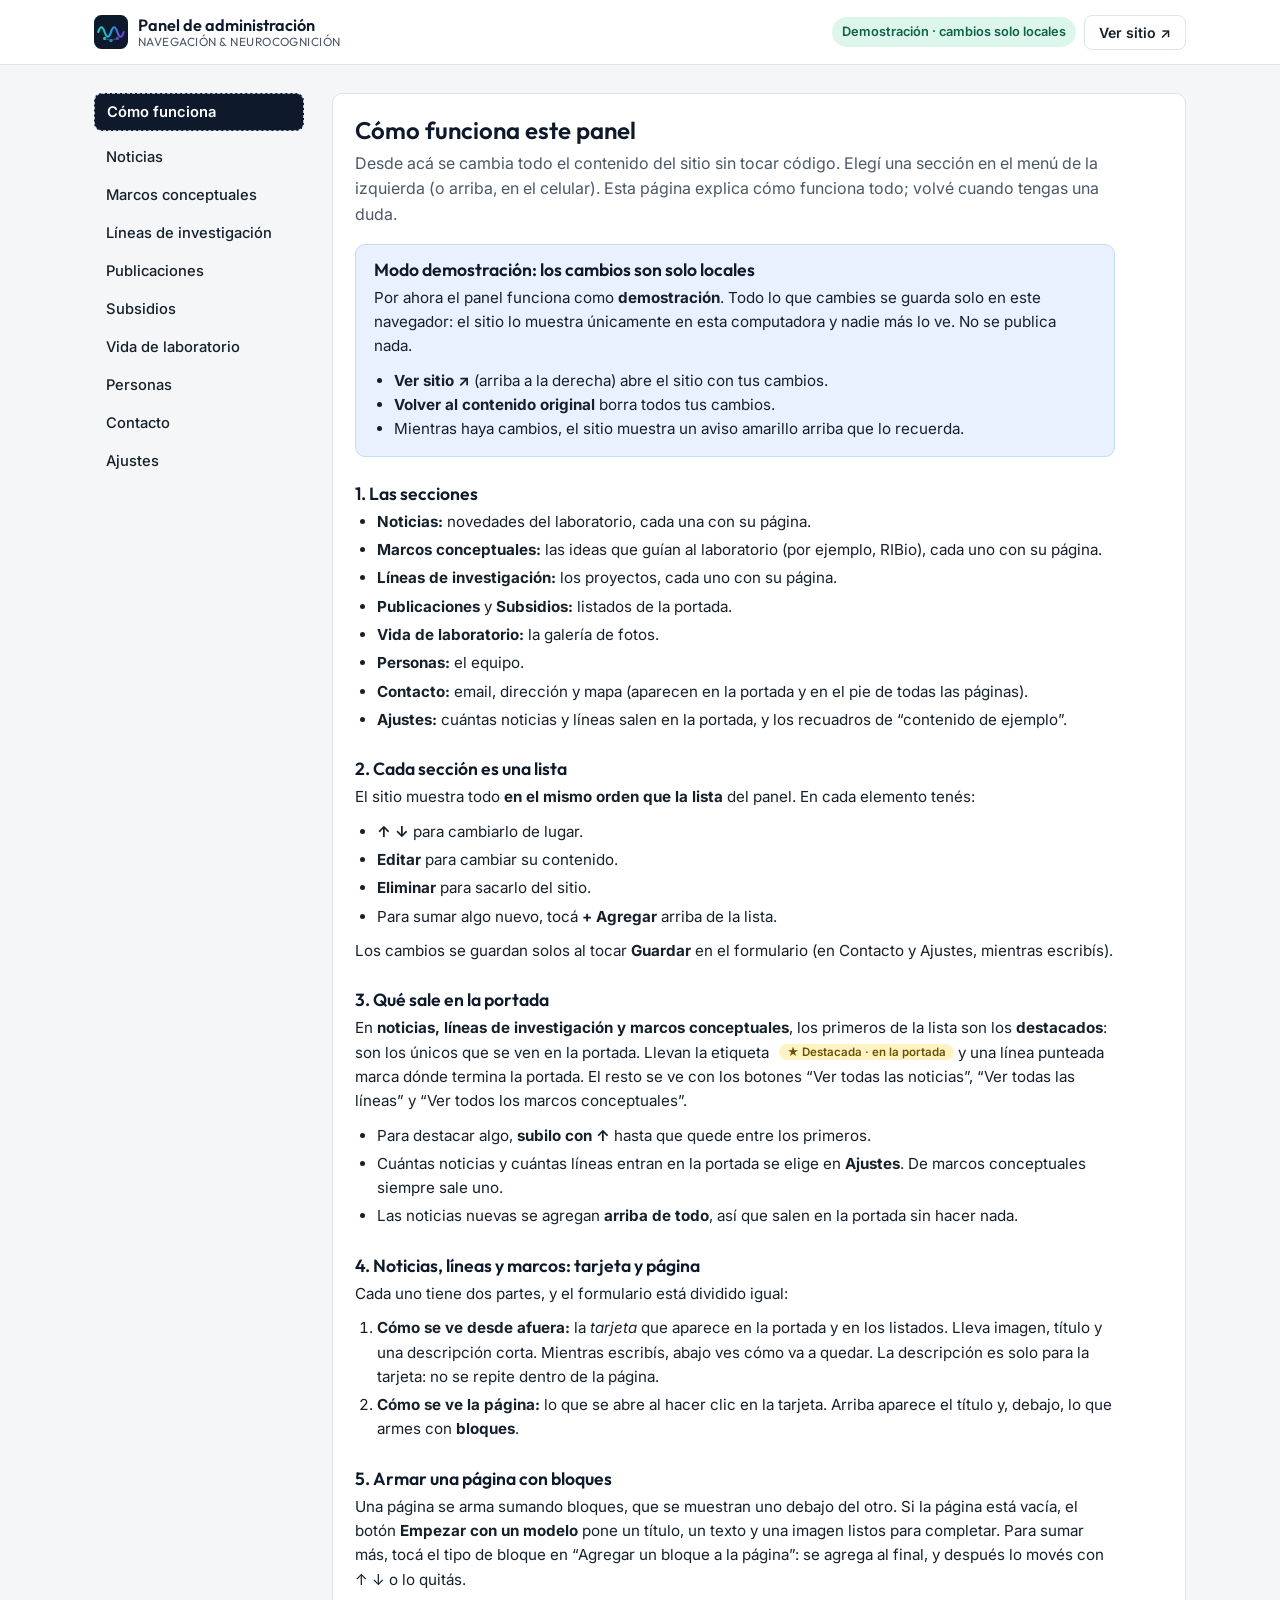
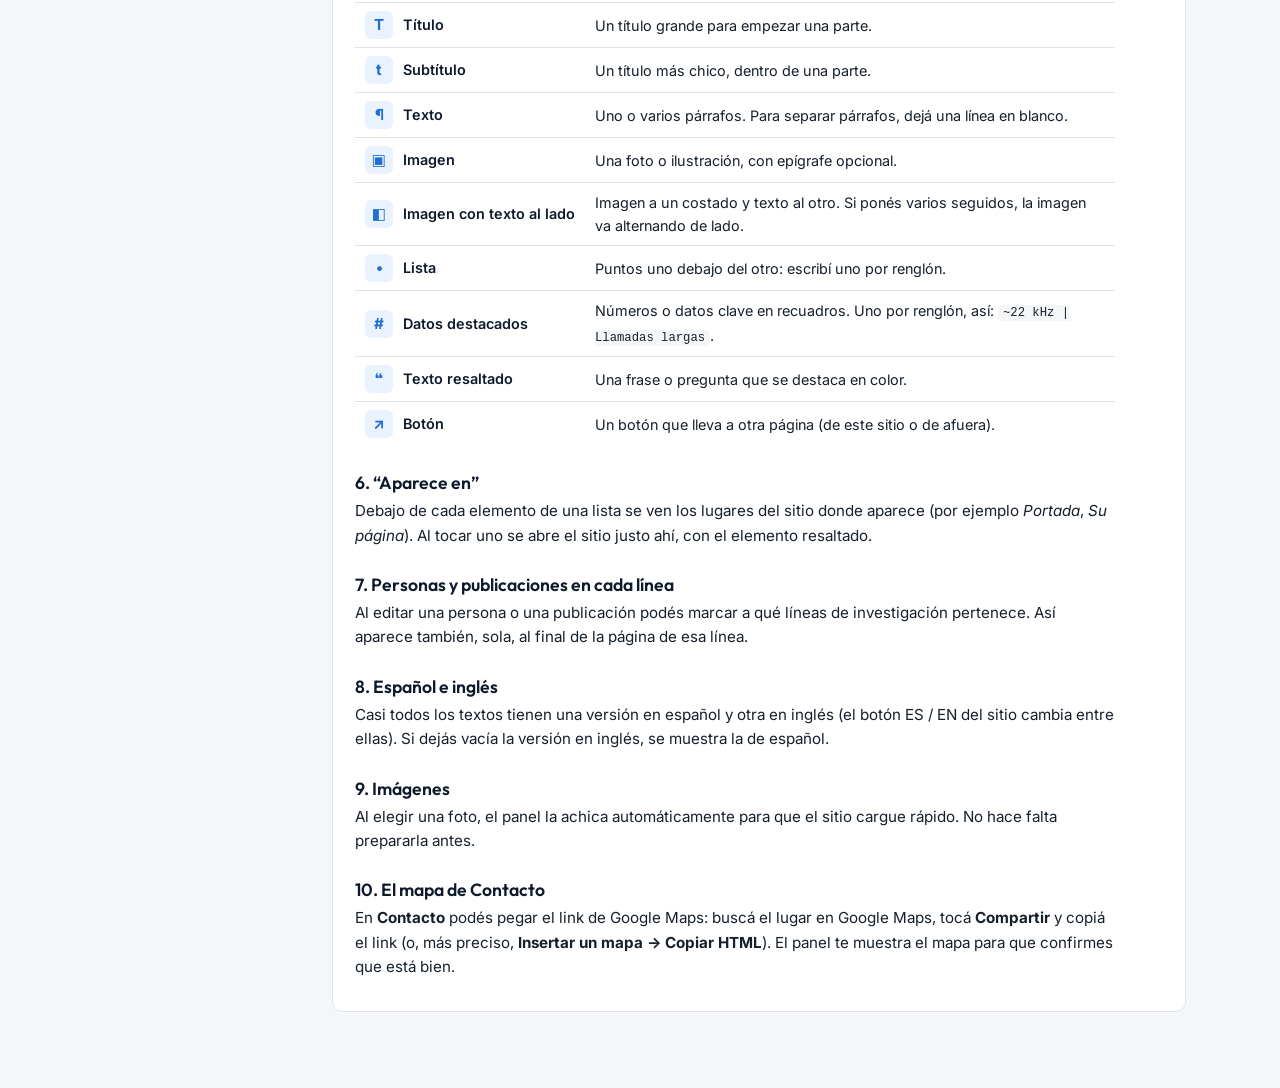
==== commit 21d3d100: "ultimo" ====
--- a/admin.html
+++ b/admin.html
@@ -34,6 +34,7 @@
 
 <div class="container adm-layout">
   <nav class="adm-tabs" id="tabs" aria-label="Secciones">
+    <button type="button" data-tab="ayuda" class="adm-tab-help">Cómo funciona</button>
     <button type="button" data-tab="noticias">Noticias</button>
     <button type="button" data-tab="marcos">Marcos conceptuales</button>
     <button type="button" data-tab="lineas">Líneas de investigación</button>
@@ -47,45 +48,10 @@
   </nav>
 
   <main class="adm-main">
-    <div id="nota-local" class="adm-alert" hidden>
-      <strong>Modo demostración: los cambios son solo locales.</strong>
-      Lo que modifiques acá se guarda únicamente en este navegador, a modo de muestra: el sitio lo muestra solo en esta
-      computadora (tocá “Ver sitio”) y nadie más lo ve. No se publica nada.
-    </div>
     <div id="nota-borrador" class="adm-alert warn" hidden>
       <strong>Tus cambios están guardados como borrador en este navegador, pero todavía no se ven en el sitio.</strong>
       Para revisarlos usá “Vista previa”; para que los vea todo el mundo, tocá “Publicar”.
     </div>
-    <details class="adm-guide" id="guia">
-      <summary>¿Cómo funciona este panel?</summary>
-      <div class="adm-guide-body">
-        <h3>Listas y orden</h3>
-        <p>Cada sección (noticias, líneas, personas…) es una lista. El sitio muestra las cosas <strong>en el mismo orden que la lista</strong>.
-          Con las flechas <strong>↑ ↓</strong> cambiás el orden; con <strong>Editar</strong> y <strong>Eliminar</strong>, el contenido.</p>
-        <h3>Destacados: lo que sale en la portada</h3>
-        <p>En noticias, líneas de investigación y marcos conceptuales, <strong>los primeros de la lista son los destacados</strong> y son los
-          únicos que aparecen en la portada (llevan la etiqueta “★ Destacada · en la portada”). Una línea punteada marca dónde termina la portada.
-          Lo que queda debajo se ve con los botones “Ver todas las noticias”, “Ver todas las líneas” o “Ver todos los marcos conceptuales”.
-          Para destacar algo, subilo con ↑. Cuántas noticias y líneas entran en la portada se elige en <strong>Ajustes</strong>;
-          de marcos conceptuales siempre se muestra uno.</p>
-        <h3>Páginas armadas con bloques</h3>
-        <p>Cada noticia, línea y marco conceptual tiene su propia página. Se arma sumando <strong>bloques</strong> (título, subtítulo, texto,
-          imagen, lista, datos destacados, botón, texto resaltado, imagen con texto al lado) con los botones “+ …” al final del formulario.
-          Los bloques se muestran uno debajo del otro, en el orden en que están; se reordenan con sus propias flechas.</p>
-        <h3>“Aparece en”</h3>
-        <p>Debajo de cada elemento se listan los lugares del sitio donde se ve. Al tocar uno, se abre el sitio justo ahí, con el elemento resaltado.</p>
-        <h3>Español e inglés</h3>
-        <p>Casi todos los textos tienen una versión en español y otra en inglés (el botón ES / EN del sitio cambia entre ellas).
-          Si dejás vacía la versión en inglés, se muestra la de español.</p>
-        <h3>Imágenes</h3>
-        <p>Al elegir una foto, el panel la achica automáticamente para que el sitio cargue rápido. No hace falta prepararla antes.</p>
-        <h3>Dónde se guardan los cambios</h3>
-        <p data-guia-local>Por ahora el panel está en <strong>modo demostración</strong>: todo se guarda solo en este navegador y el sitio lo muestra
-          solo en esta computadora. “Volver al contenido original” borra todos los cambios.</p>
-        <p data-guia-github hidden>Los cambios se guardan como borrador en este navegador. “Vista previa” muestra el sitio con el borrador;
-          “Publicar” los sube a GitHub para que los vea todo el mundo (necesita la conexión con GitHub).</p>
-      </div>
-    </details>
     <div id="aviso" class="adm-alert" hidden></div>
     <div id="panel"></div>
   </main>
@@ -103,6 +69,107 @@
   </form>
 </dialog>
 
+<!-- Contenido de la pestaña "Cómo funciona" (la primera que se ve al entrar al panel) -->
+<template id="tpl-ayuda">
+  <div class="adm-toolbar"><h2>Cómo funciona este panel</h2></div>
+  <p class="adm-lead">Desde acá se cambia todo el contenido del sitio sin tocar código. Elegí una sección en el menú de la izquierda
+    (o arriba, en el celular). Esta página explica cómo funciona todo; volvé cuando tengas una duda.</p>
+
+  <div class="adm-guide-box" data-guia-local>
+    <h3>Modo demostración: los cambios son solo locales</h3>
+    <p>Por ahora el panel funciona como <strong>demostración</strong>. Todo lo que cambies se guarda solo en este navegador:
+      el sitio lo muestra únicamente en esta computadora y nadie más lo ve. No se publica nada.</p>
+    <ul>
+      <li><strong>Ver sitio ↗</strong> (arriba a la derecha) abre el sitio con tus cambios.</li>
+      <li><strong>Volver al contenido original</strong> borra todos tus cambios.</li>
+      <li>Mientras haya cambios, el sitio muestra un aviso amarillo arriba que lo recuerda.</li>
+    </ul>
+  </div>
+  <div class="adm-guide-box" data-guia-github hidden>
+    <h3>Dónde se guardan los cambios</h3>
+    <p>Los cambios se guardan como borrador en este navegador. <strong>Vista previa</strong> muestra el sitio con el borrador;
+      <strong>Publicar</strong> los sube a GitHub para que los vea todo el mundo (necesita la “Conexión con GitHub”).</p>
+  </div>
+
+  <h3>1. Las secciones</h3>
+  <ul class="adm-guide-list">
+    <li><strong>Noticias:</strong> novedades del laboratorio, cada una con su página.</li>
+    <li><strong>Marcos conceptuales:</strong> las ideas que guían al laboratorio (por ejemplo, RIBio), cada uno con su página.</li>
+    <li><strong>Líneas de investigación:</strong> los proyectos, cada uno con su página.</li>
+    <li><strong>Publicaciones</strong> y <strong>Subsidios:</strong> listados de la portada.</li>
+    <li><strong>Vida de laboratorio:</strong> la galería de fotos.</li>
+    <li><strong>Personas:</strong> el equipo.</li>
+    <li><strong>Contacto:</strong> email, dirección y mapa (aparecen en la portada y en el pie de todas las páginas).</li>
+    <li><strong>Ajustes:</strong> cuántas noticias y líneas salen en la portada, y los recuadros de “contenido de ejemplo”.</li>
+  </ul>
+
+  <h3>2. Cada sección es una lista</h3>
+  <p>El sitio muestra todo <strong>en el mismo orden que la lista</strong> del panel. En cada elemento tenés:</p>
+  <ul class="adm-guide-list">
+    <li><strong>↑ ↓</strong> para cambiarlo de lugar.</li>
+    <li><strong>Editar</strong> para cambiar su contenido.</li>
+    <li><strong>Eliminar</strong> para sacarlo del sitio.</li>
+    <li>Para sumar algo nuevo, tocá <strong>+ Agregar</strong> arriba de la lista.</li>
+  </ul>
+  <p>Los cambios se guardan solos al tocar <strong>Guardar</strong> en el formulario (en Contacto y Ajustes, mientras escribís).</p>
+
+  <h3>3. Qué sale en la portada</h3>
+  <p>En <strong>noticias, líneas de investigación y marcos conceptuales</strong>, los primeros de la lista son los <strong>destacados</strong>:
+    son los únicos que se ven en la portada. Llevan la etiqueta <span class="adm-tag star">★ Destacada · en la portada</span>
+    y una línea punteada marca dónde termina la portada. El resto se ve con los botones
+    “Ver todas las noticias”, “Ver todas las líneas” y “Ver todos los marcos conceptuales”.</p>
+  <ul class="adm-guide-list">
+    <li>Para destacar algo, <strong>subilo con ↑</strong> hasta que quede entre los primeros.</li>
+    <li>Cuántas noticias y cuántas líneas entran en la portada se elige en <strong>Ajustes</strong>. De marcos conceptuales siempre sale uno.</li>
+    <li>Las noticias nuevas se agregan <strong>arriba de todo</strong>, así que salen en la portada sin hacer nada.</li>
+  </ul>
+
+  <h3>4. Noticias, líneas y marcos: tarjeta y página</h3>
+  <p>Cada uno tiene dos partes, y el formulario está dividido igual:</p>
+  <ol class="adm-guide-list">
+    <li><strong>Cómo se ve desde afuera:</strong> la <em>tarjeta</em> que aparece en la portada y en los listados. Lleva imagen, título
+      y una descripción corta. Mientras escribís, abajo ves cómo va a quedar. La descripción es solo para la tarjeta:
+      no se repite dentro de la página.</li>
+    <li><strong>Cómo se ve la página:</strong> lo que se abre al hacer clic en la tarjeta. Arriba aparece el título y, debajo,
+      lo que armes con <strong>bloques</strong>.</li>
+  </ol>
+
+  <h3>5. Armar una página con bloques</h3>
+  <p>Una página se arma sumando bloques, que se muestran uno debajo del otro. Si la página está vacía, el botón
+    <strong>Empezar con un modelo</strong> pone un título, un texto y una imagen listos para completar. Para sumar más,
+    tocá el tipo de bloque en “Agregar un bloque a la página”: se agrega al final, y después lo movés con ↑ ↓ o lo quitás.</p>
+  <table class="adm-guide-table">
+    <tr><td><span class="adm-pal-ico">T</span> Título</td><td>Un título grande para empezar una parte.</td></tr>
+    <tr><td><span class="adm-pal-ico">t</span> Subtítulo</td><td>Un título más chico, dentro de una parte.</td></tr>
+    <tr><td><span class="adm-pal-ico">¶</span> Texto</td><td>Uno o varios párrafos. Para separar párrafos, dejá una línea en blanco.</td></tr>
+    <tr><td><span class="adm-pal-ico">▣</span> Imagen</td><td>Una foto o ilustración, con epígrafe opcional.</td></tr>
+    <tr><td><span class="adm-pal-ico">◧</span> Imagen con texto al lado</td><td>Imagen a un costado y texto al otro. Si ponés varios seguidos, la imagen va alternando de lado.</td></tr>
+    <tr><td><span class="adm-pal-ico">•</span> Lista</td><td>Puntos uno debajo del otro: escribí uno por renglón.</td></tr>
+    <tr><td><span class="adm-pal-ico">#</span> Datos destacados</td><td>Números o datos clave en recuadros. Uno por renglón, así: <code>~22 kHz | Llamadas largas</code>.</td></tr>
+    <tr><td><span class="adm-pal-ico">❝</span> Texto resaltado</td><td>Una frase o pregunta que se destaca en color.</td></tr>
+    <tr><td><span class="adm-pal-ico">↗</span> Botón</td><td>Un botón que lleva a otra página (de este sitio o de afuera).</td></tr>
+  </table>
+
+  <h3>6. “Aparece en”</h3>
+  <p>Debajo de cada elemento de una lista se ven los lugares del sitio donde aparece (por ejemplo <em>Portada</em>, <em>Su página</em>).
+    Al tocar uno se abre el sitio justo ahí, con el elemento resaltado.</p>
+
+  <h3>7. Personas y publicaciones en cada línea</h3>
+  <p>Al editar una persona o una publicación podés marcar a qué líneas de investigación pertenece. Así aparece también,
+    sola, al final de la página de esa línea.</p>
+
+  <h3>8. Español e inglés</h3>
+  <p>Casi todos los textos tienen una versión en español y otra en inglés (el botón ES / EN del sitio cambia entre ellas).
+    Si dejás vacía la versión en inglés, se muestra la de español.</p>
+
+  <h3>9. Imágenes</h3>
+  <p>Al elegir una foto, el panel la achica automáticamente para que el sitio cargue rápido. No hace falta prepararla antes.</p>
+
+  <h3>10. El mapa de Contacto</h3>
+  <p>En <strong>Contacto</strong> podés pegar el link de Google Maps: buscá el lugar en Google Maps, tocá <strong>Compartir</strong> y
+    copiá el link (o, más preciso, <strong>Insertar un mapa → Copiar HTML</strong>). El panel te muestra el mapa para que confirmes que está bien.</p>
+</template>
+
 <noscript><p class="container">El panel necesita JavaScript.</p></noscript>
 </body>
 </html>
--- a/assets/css/admin.css
+++ b/assets/css/admin.css
@@ -200,3 +200,20 @@
 .adm-block-head .adm-pal-ico { width: 22px; height: 22px; font-size: .8rem; vertical-align: middle; }
 .adm-empty-page { padding: 16px; border-radius: 10px; background: #fffbea; border: 1px solid #f1e0a6; font-size: .88rem; color: #5a4600; }
 .adm-empty-page p { margin: 0 0 10px; }
+
+/* Página "Cómo funciona" */
+.adm-tabs .adm-tab-help { font-weight: 600; border: 1px dashed #b9c3ce; margin-bottom: 6px; }
+.adm-guide-page { font-size: .95rem; line-height: 1.6; }
+.adm-guide-page h3 { font-size: 1.1rem; color: var(--navy); margin: 26px 0 6px; }
+.adm-guide-page p { margin: 0 0 10px; color: var(--ink); max-width: 760px; }
+.adm-lead { font-size: 1rem; color: var(--ink-soft) !important; }
+.adm-guide-box { background: #e8f1fd; border: 1px solid #c4dbf7; border-radius: 10px; padding: 14px 18px; margin: 16px 0 6px; max-width: 760px; }
+.adm-guide-box h3 { margin-top: 0; }
+.adm-guide-box ul { margin: 0; padding-left: 20px; }
+.adm-guide-list { margin: 0 0 10px; padding-left: 22px; max-width: 760px; }
+.adm-guide-list li { margin-bottom: 4px; }
+.adm-guide-table { border-collapse: collapse; width: 100%; max-width: 760px; font-size: .9rem; margin: 6px 0 10px; }
+.adm-guide-table td { padding: 8px 10px; border-top: 1px solid var(--line); vertical-align: middle; }
+.adm-guide-table td:first-child { white-space: nowrap; font-weight: 600; color: var(--navy); width: 1%; }
+.adm-guide-table .adm-pal-ico { margin-right: 6px; }
+.adm-guide-page code { background: var(--bg-soft); border-radius: 4px; padding: 1px 5px; font-size: .85em; }
